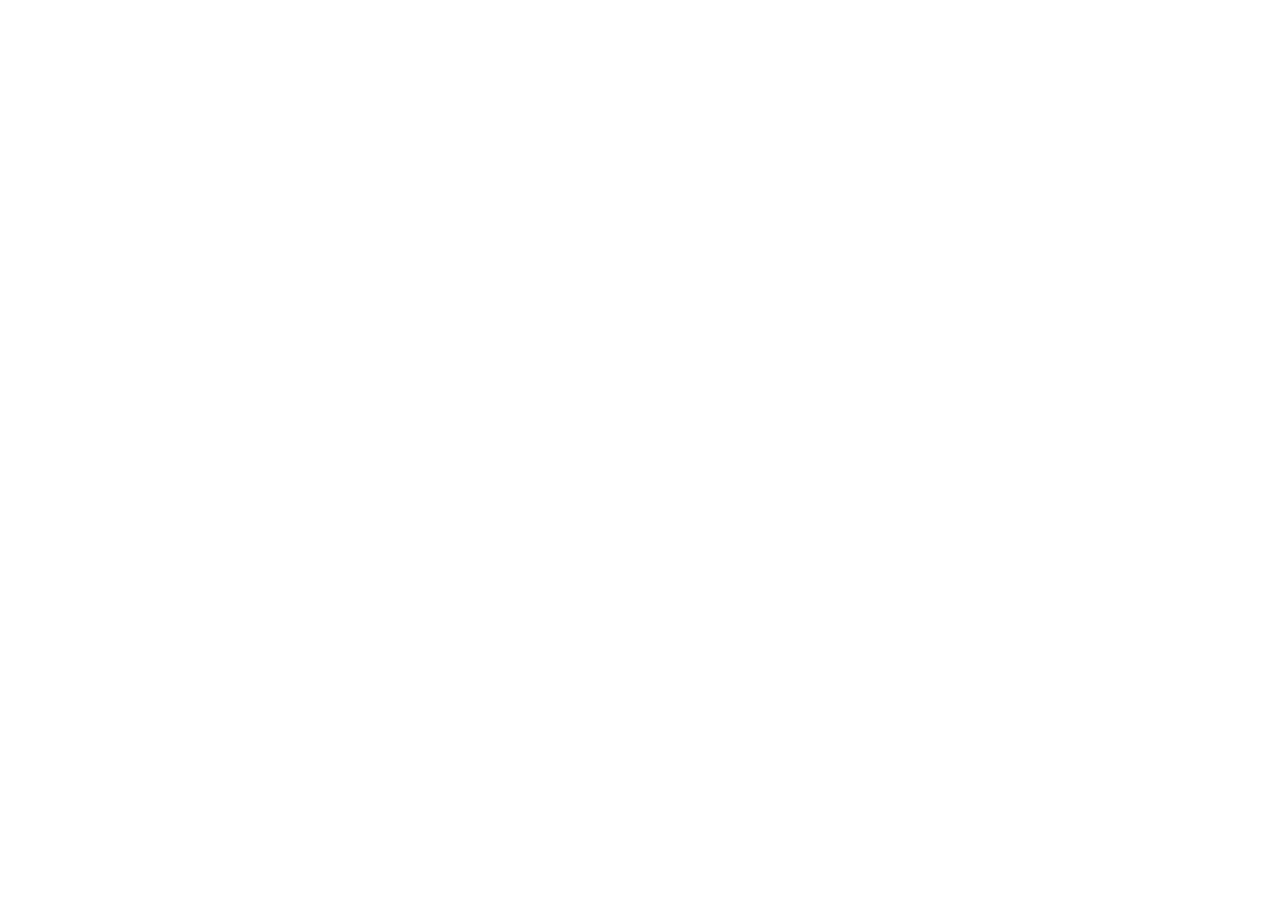
==== index.html @ df75d858 "twklna 3la allah" ====
<!DOCTYPE html>
<html lang="en">
<head>
  <meta charset="UTF-8">
  <meta name="viewport" content="width=device-width, initial-scale=1.0">
  <title>IEEE Arcade</title>
</head>
<body>
  
</body>
</html>
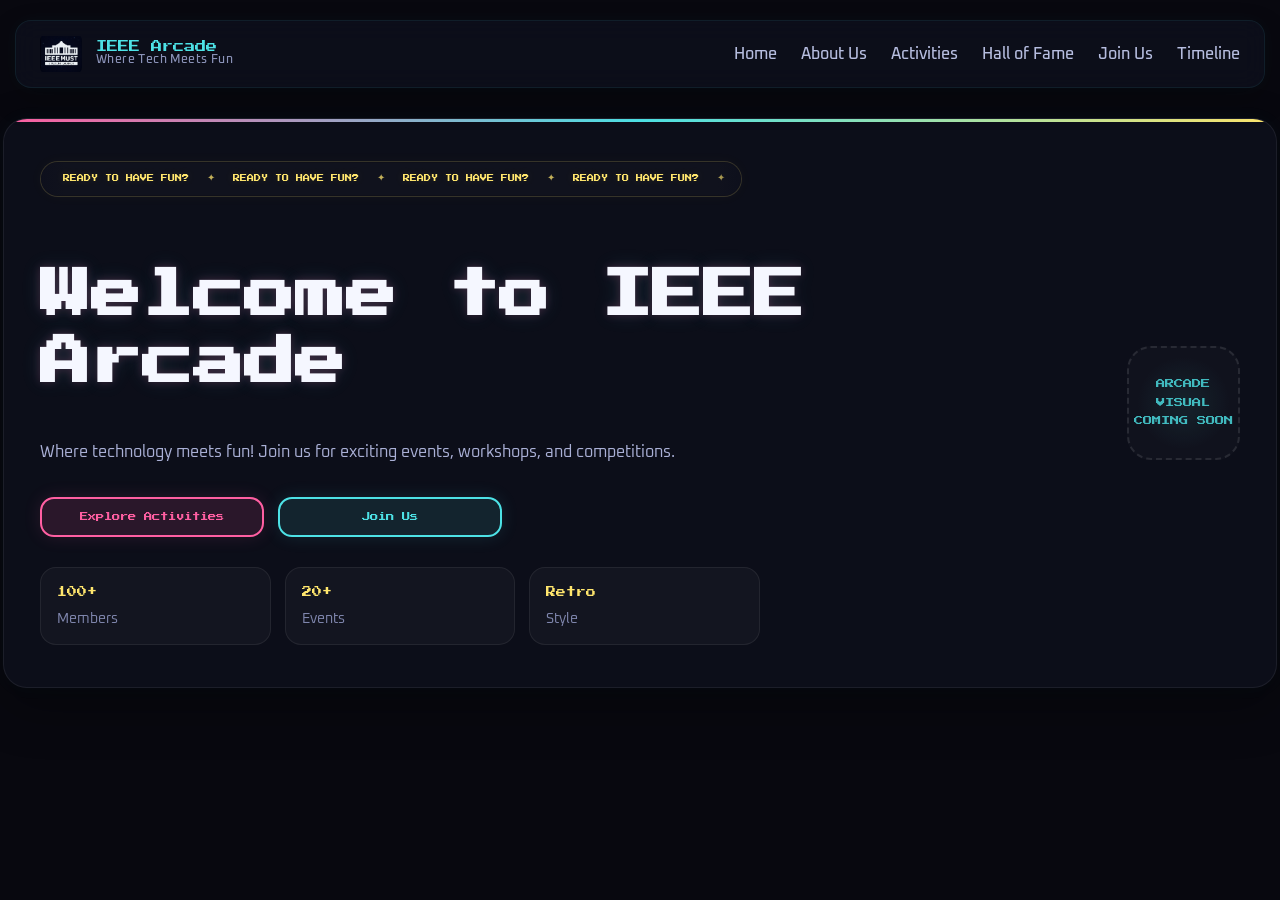
==== commit 2db1e90c: "Nav bar + First Section (still need the visual part)" ====
--- a/index.html
+++ b/index.html
@@ -4,8 +4,101 @@
   <meta charset="UTF-8">
   <meta name="viewport" content="width=device-width, initial-scale=1.0">
   <title>IEEE Arcade</title>
+  <link rel="stylesheet" href="style.css"> 
+  <link rel="preconnect" href="https://fonts.googleapis.com">
+  <link rel="preconnect" href="https://fonts.gstatic.com" crossorigin>
+  <link href="https://fonts.googleapis.com/css2?family=Oxanium:wght@200..800&family=Press+Start+2P&display=swap" rel="stylesheet">
+
+
 </head>
 <body>
-  
+  <div></div>
+  <div></div>
+  <div></div> <!-- These divs will be used for the background gradient effect -->
+  <div></div>
+  <div></div>
+
+<header class="navbar">
+  <div class="logo">
+    <img src="./assets/logo.jpeg" class="logo-image">
+    <div class="logo-divider">
+      <span class="logo-text-main">IEEE Arcade</span>
+      <span class="logo-text-sub">Where Tech Meets Fun</span>
+  </div>
+    
+  </div>
+  <nav class="nav-links">
+    <a href="#home">Home</a>
+    <a href="#about">About Us</a>
+    <a href="#activities">Activities</a>
+    <a href="#hall-of-fame">Hall of Fame</a>
+    <a href="#join-us">Join Us</a>
+    <a href="#timeline">Timeline</a>
+  </nav>
+</header>
+
+<section id="home" class="home-section">
+  <div class="home-content">
+    <div class="home-left">
+
+<div class="fun-strip">
+  <div class="fun-track">
+    <span class="ticker-text">READY TO HAVE FUN?</span>
+    <span class="ticker-sep">✦</span>
+
+    <span class="ticker-text">READY TO HAVE FUN?</span>
+    <span class="ticker-sep">✦</span>
+
+    <span class="ticker-text">READY TO HAVE FUN?</span>
+    <span class="ticker-sep">✦</span>
+
+    <span class="ticker-text">READY TO HAVE FUN?</span>
+    <span class="ticker-sep">✦</span>
+
+    <span class="ticker-text">READY TO HAVE FUN?</span>
+    <span class="ticker-sep">✦</span>
+
+    <span class="ticker-text">READY TO HAVE FUN?</span>
+    <span class="ticker-sep">✦</span>
+  </div>
+</div>
+
+
+      <h1>Welcome to IEEE Arcade</h1>
+      <p class="message">
+        Where technology meets fun! Join us for exciting events,
+        workshops, and competitions.
+      </p>
+
+      <div class="home-buttons">
+        <a href="#activities" class="cta-button">Explore Activities</a>
+        <a href="#join-us" class="cta-button secondary-button">Join Us</a>
+      </div>
+
+      <div class="stats">
+        <div class="box">
+          <span class="number">100+</span>
+          <span class="label">Members</span>
+        </div>
+
+        <div class="box">
+          <span class="number">20+</span>
+          <span class="label">Events</span>
+        </div>
+
+        <div class="box">
+          <span class="number">Retro</span>
+          <span class="label">Style</span>
+        </div>
+      </div>
+    </div>
+
+    <div class="home-right">
+      <div class="placeholder">
+        <span>ARCADE VISUAL<br>COMING SOON</span>
+      </div>
+    </div>
+  </div>
+</section>
 </body>
 </html>
--- a/style.css
+++ b/style.css
@@ -0,0 +1,324 @@
+body {
+  margin: 0;
+  background: #08080f;
+  color: white;
+  font-family: "Oxanium", sans-serif;
+}
+
+.navbar {
+width: min(1200px, calc(100% - 32px));
+margin: 20px auto ;
+padding: 12px 24px;
+background: rgba(13,15,28,0.88);
+border-radius: 16px;
+border: 1px solid rgba(77, 226, 230, 0.08);
+backdrop-filter: blur(12px);
+box-shadow: 0 12px 30px rgba(0, 0, 0, 0.22),
+    0 0 18px rgba(77, 226, 230, 0.04);
+
+display: flex;
+justify-content: space-between;
+align-items: center;
+
+position: sticky;
+top: 14px;
+z-index: 1000;
+}
+
+.logo{
+  display: flex;
+  align-items: center;
+  gap: 14px;
+}
+
+.logo-divider {
+  display: flex;
+  flex-direction: column;
+  justify-content: center;
+  line-height: 1.2;
+}
+
+.logo-image {
+  width: 42px;
+  height: 42px;
+  object-fit: contain;
+  border-radius: 8px;
+}
+
+.logo-text-main {
+    font-family: "Press Start 2P", cursive;
+  font-size: 0.7rem;
+  font-weight: 500;
+  color: #4de2e6;
+}
+.logo-text-sub {
+  font-family: "Oxanium", sans-serif;
+  font-size: 0.78rem;
+  color: #8b93b8;
+  font-weight: 500;
+  letter-spacing: 0.4px;
+}
+
+.nav-links {
+  display: flex;
+  gap: 24px;
+  align-items: center;
+}
+
+.nav-links a {
+font-family: "Oxanium", sans-serif;
+font-size: 1rem;
+font-weight: 500;
+color: #b6bddf;
+text-decoration: none;
+transition: 0.3s ease;
+position: relative;
+}
+
+.nav-links a:hover {
+color: #ffe66d;
+}
+
+.nav-links a::after {
+content: "";
+position: absolute;
+left: 0;
+bottom: -6px;
+width: 0;
+height: 2px;
+background: #ffe66d;
+transition: 0.3s ease;
+box-shadow: 0 0 8px rgba(255, 230, 109, 0.4);
+}
+
+.nav-links a:hover::after {
+width: 100%;
+}
+.home-section{
+width: min(1200px, calc(100% - 48px));
+margin: 30px auto 60px;
+padding: 42px 36px;
+background: rgba(13,15,28,0.88);
+border-radius: 24px;
+border: 1px solid rgba(255, 255, 255, 0.07);
+box-shadow: 0 20px 50px rgba(0, 0, 0, 0.3),
+            0 0 20px rgba(77, 226, 230, 0.03); 
+position: relative;
+overflow: hidden;
+}
+.home-section::before {
+content: "";
+position: absolute;
+top: 0;
+left: 0;
+width: 100%;
+height: 3px;
+background: linear-gradient(to right, #ff5fa2, #4de2e6, #ffe66d);
+}
+
+.home-content {
+display: flex;
+gap: 36px;
+align-items: center;
+grid-template-columns: 1.2fr 0.8fr;
+}
+.home-left {
+display: flex;
+flex-direction: column;
+}
+.fun{
+font-family: "Press Start 2P", cursive;
+font-size: 0.55rem;
+color: #ffe66d;
+margin-bottom: 18px;
+line-height: 1.8;
+}
+.home-left h1 {
+font-family: "Press Start 2P", cursive;
+font-size: clamp(1.7rem, 4vw, 3.2rem);
+line-height: 1.3;
+color: #f5f7ff;
+margin-bottom: 24px;
+text-shadow:
+    0 0 10px rgba(255, 95, 162, 0.2),
+    0 0 20px rgba(77, 226, 230, 0.12)
+}
+.message {
+font-family: "Oxanium", sans-serif;
+font-size: 1rem;
+line-height: 1.9;
+color: #aab0d6;
+margin-bottom: 30px;
+max-height: 620px;
+}
+
+.home-buttons {
+display: flex;
+gap: 14px;
+margin-bottom: 30px;
+flex-wrap: wrap;
+}
+
+.cta-button {
+  display: inline-flex;
+  justify-content: center;
+  align-items: center;
+  min-width: 180px;
+  padding: 14px 20px;
+  border-radius: 14px;
+  font-family: "Press Start 2P", cursive;
+  font-size: 0.52rem;
+  text-decoration: none;
+  border: 2px solid #ff5fa2;
+  color: #ff5fa2;
+  background: rgba(255, 95, 162, 0.12);
+  transition: 0.3s ease;
+  box-shadow: 0 0 18px rgba(255, 95, 162, 0.12);
+}
+
+.cta-button:hover {
+  transform: translateY(-3px);
+  background: rgba(255, 95, 162, 0.2);
+}
+
+.secondary-button {
+  border-color: #4de2e6;
+  color: #4de2e6;
+  background: rgba(77, 226, 230, 0.1);
+  box-shadow: 0 0 18px rgba(77, 226, 230, 0.12);
+}
+
+.secondary-button:hover {
+  background: rgba(77, 226, 230, 0.18);
+}
+
+.stats {
+  display: grid;
+  grid-template-columns: repeat(3, minmax(140px, 1fr));
+  gap: 14px;
+  max-width: 720px;
+}
+
+.box {
+  background: rgba(255, 255, 255, 0.03);
+  border: 1px solid rgba(255, 255, 255, 0.07);
+  border-radius: 16px;
+  padding: 16px;
+}
+
+.number {
+  display: block;
+  font-family: "Press Start 2P", cursive;
+  font-size: 0.62rem;
+  line-height: 1.8;
+  color: #ffe66d;
+  margin-bottom: 8px;
+}
+
+.label {
+  display: block;
+  font-family: "Oxanium", sans-serif;
+  font-size: 0.9rem;
+  color: #7f86ad;
+}
+
+.home-right {
+  display: flex;
+  justify-content: center;
+  align-items: center;
+}
+
+.placeholder {
+  width: 100%;
+  max-width: 320px;
+  aspect-ratio: 1 / 1;
+  border-radius: 24px;
+  border: 2px dashed rgba(255, 255, 255, 0.1);
+  background:
+    radial-gradient(circle at center, rgba(77, 226, 230, 0.08), transparent 60%),
+    rgba(255, 255, 255, 0.02);
+  display: flex;
+  justify-content: center;
+  align-items: center;
+  text-align: center;
+}
+
+.placeholder span {
+  font-family: "Press Start 2P", cursive;
+  font-size: 0.58rem;
+  line-height: 2;
+  color: #4de2e6;
+  opacity: 0.8;
+}
+.fun-strip {
+  position: relative;
+  width: 100%;
+  max-width: 700px;
+  overflow: hidden;
+  margin-bottom: 24px;
+  padding: 10px 0;
+  border: 1px solid rgba(255, 230, 109, 0.16);
+  border-radius: 999px;
+  background: rgba(255, 255, 255, 0.02);
+  box-shadow:
+    inset 0 0 0 1px rgba(0, 0, 0, 0.14),
+    0 0 14px rgba(255, 230, 109, 0.03);
+}
+
+.fun-strip::before,
+.fun-strip::after {
+  content: "";
+  position: absolute;
+  top: 0;
+  width: 24px;
+  height: 100%;
+  z-index: 2;
+  pointer-events: none;
+}
+
+.fun-strip::before {
+  left: 0;
+  background: linear-gradient(to right, rgba(13, 15, 28, 0.85), rgba(13, 15, 28, 0));
+}
+
+.fun-strip::after {
+  right: 0;
+  background: linear-gradient(to left, rgba(13, 15, 28, 0.85), rgba(13, 15, 28, 0));
+}
+
+.fun-track {
+  display: flex;
+  align-items: center;
+  gap: 18px;
+  width: max-content;
+  padding-left: 22px;
+  padding-right: 22px;
+  animation: tickerMove 14s linear infinite;
+}
+
+.ticker-text {
+  font-family: "Press Start 2P", cursive;
+  font-size: 0.44rem;
+  color: #ffe66d;
+  white-space: nowrap;
+  line-height: 1.6;
+  text-shadow: 0 0 8px rgba(255, 230, 109, 0.15);
+  flex-shrink: 0;
+}
+
+.ticker-sep {
+  font-family: "Oxanium", sans-serif;
+  font-size: 0.65rem;
+  color: rgba(255, 230, 109, 0.75);
+  flex-shrink: 0;
+  transform: translateY(-1px);
+}
+
+@keyframes tickerMove {
+  0% {
+    transform: translateX(-28%);
+  }
+  100% {
+    transform: translateX(-8%);
+  }
+}
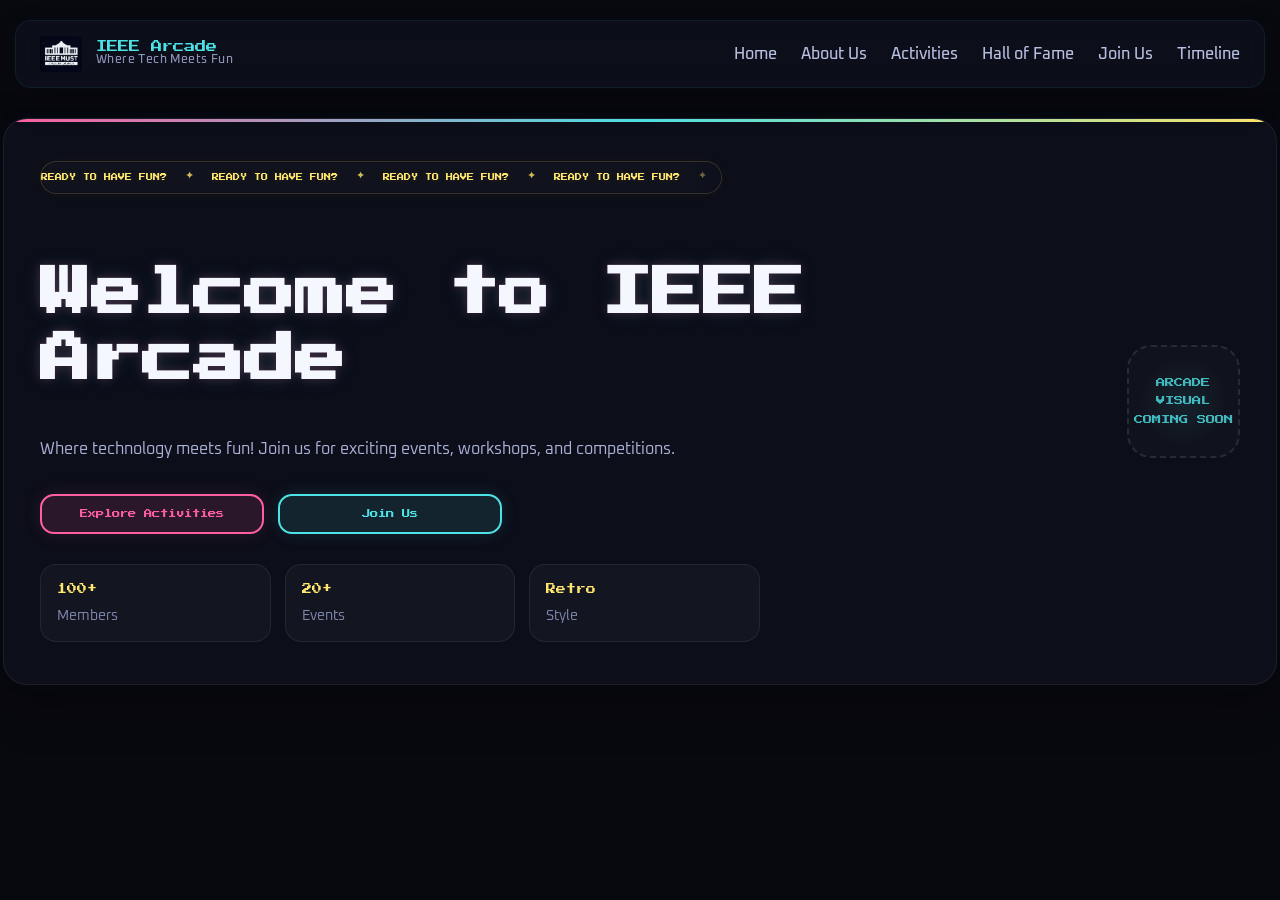
==== commit 0a6bdb5a: "polishing" ====
--- a/index.html
+++ b/index.html
@@ -43,23 +43,23 @@
 
 <div class="fun-strip">
   <div class="fun-track">
-    <span class="ticker-text">READY TO HAVE FUN?</span>
-    <span class="ticker-sep">✦</span>
+    <div class="fun-group">
+      <span class="ticker-text">READY TO HAVE FUN?</span><span class="ticker-sep">✦</span>
+      <span class="ticker-text">READY TO HAVE FUN?</span><span class="ticker-sep">✦</span>
+      <span class="ticker-text">READY TO HAVE FUN?</span><span class="ticker-sep">✦</span>
+      <span class="ticker-text">READY TO HAVE FUN?</span><span class="ticker-sep">✦</span>
+      <span class="ticker-text">READY TO HAVE FUN?</span><span class="ticker-sep">✦</span>
+      <span class="ticker-text">READY TO HAVE FUN?</span><span class="ticker-sep">✦</span>
+    </div>
 
-    <span class="ticker-text">READY TO HAVE FUN?</span>
-    <span class="ticker-sep">✦</span>
-
-    <span class="ticker-text">READY TO HAVE FUN?</span>
-    <span class="ticker-sep">✦</span>
-
-    <span class="ticker-text">READY TO HAVE FUN?</span>
-    <span class="ticker-sep">✦</span>
-
-    <span class="ticker-text">READY TO HAVE FUN?</span>
-    <span class="ticker-sep">✦</span>
-
-    <span class="ticker-text">READY TO HAVE FUN?</span>
-    <span class="ticker-sep">✦</span>
+    <div class="fun-group">
+      <span class="ticker-text">READY TO HAVE FUN?</span><span class="ticker-sep">✦</span>
+      <span class="ticker-text">READY TO HAVE FUN?</span><span class="ticker-sep">✦</span>
+      <span class="ticker-text">READY TO HAVE FUN?</span><span class="ticker-sep">✦</span>
+      <span class="ticker-text">READY TO HAVE FUN?</span><span class="ticker-sep">✦</span>
+      <span class="ticker-text">READY TO HAVE FUN?</span><span class="ticker-sep">✦</span>
+      <span class="ticker-text">READY TO HAVE FUN?</span><span class="ticker-sep">✦</span>
+    </div>
   </div>
 </div>
 
--- a/style.css
+++ b/style.css
@@ -253,7 +253,7 @@
 .fun-strip {
   position: relative;
   width: 100%;
-  max-width: 700px;
+  max-width: 680px;
   overflow: hidden;
   margin-bottom: 24px;
   padding: 10px 0;
@@ -265,35 +265,30 @@
     0 0 14px rgba(255, 230, 109, 0.03);
 }
 
-.fun-strip::before,
 .fun-strip::after {
   content: "";
   position: absolute;
   top: 0;
-  width: 24px;
+  right: 0;
+  width: 36px;
   height: 100%;
   z-index: 2;
   pointer-events: none;
-}
-
-.fun-strip::before {
-  left: 0;
-  background: linear-gradient(to right, rgba(13, 15, 28, 0.85), rgba(13, 15, 28, 0));
-}
-
-.fun-strip::after {
-  right: 0;
-  background: linear-gradient(to left, rgba(13, 15, 28, 0.85), rgba(13, 15, 28, 0));
+  background: linear-gradient(to left, rgba(13, 15, 28, 1), rgba(13, 15, 28, 0));
 }
 
 .fun-track {
   display: flex;
+  width: max-content;
+  animation: smoothTicker 14s linear infinite;
+}
+
+.fun-group {
+  display: flex;
   align-items: center;
   gap: 18px;
-  width: max-content;
-  padding-left: 22px;
-  padding-right: 22px;
-  animation: tickerMove 14s linear infinite;
+  padding-right: 18px;
+  flex-shrink: 0;
 }
 
 .ticker-text {
@@ -308,17 +303,18 @@
 
 .ticker-sep {
   font-family: "Oxanium", sans-serif;
-  font-size: 0.65rem;
-  color: rgba(255, 230, 109, 0.75);
+  font-size: 0.68rem;
+  color: rgba(255, 230, 109, 0.8);
+  line-height: 1;
+  transform: translateY(-1px);
   flex-shrink: 0;
-  transform: translateY(-1px);
-}
-
-@keyframes tickerMove {
-  0% {
-    transform: translateX(-28%);
+}
+
+@keyframes smoothTicker {
+  from {
+    transform: translateX(-50%);
   }
-  100% {
-    transform: translateX(-8%);
+  to {
+    transform: translateX(0);
   }
 }
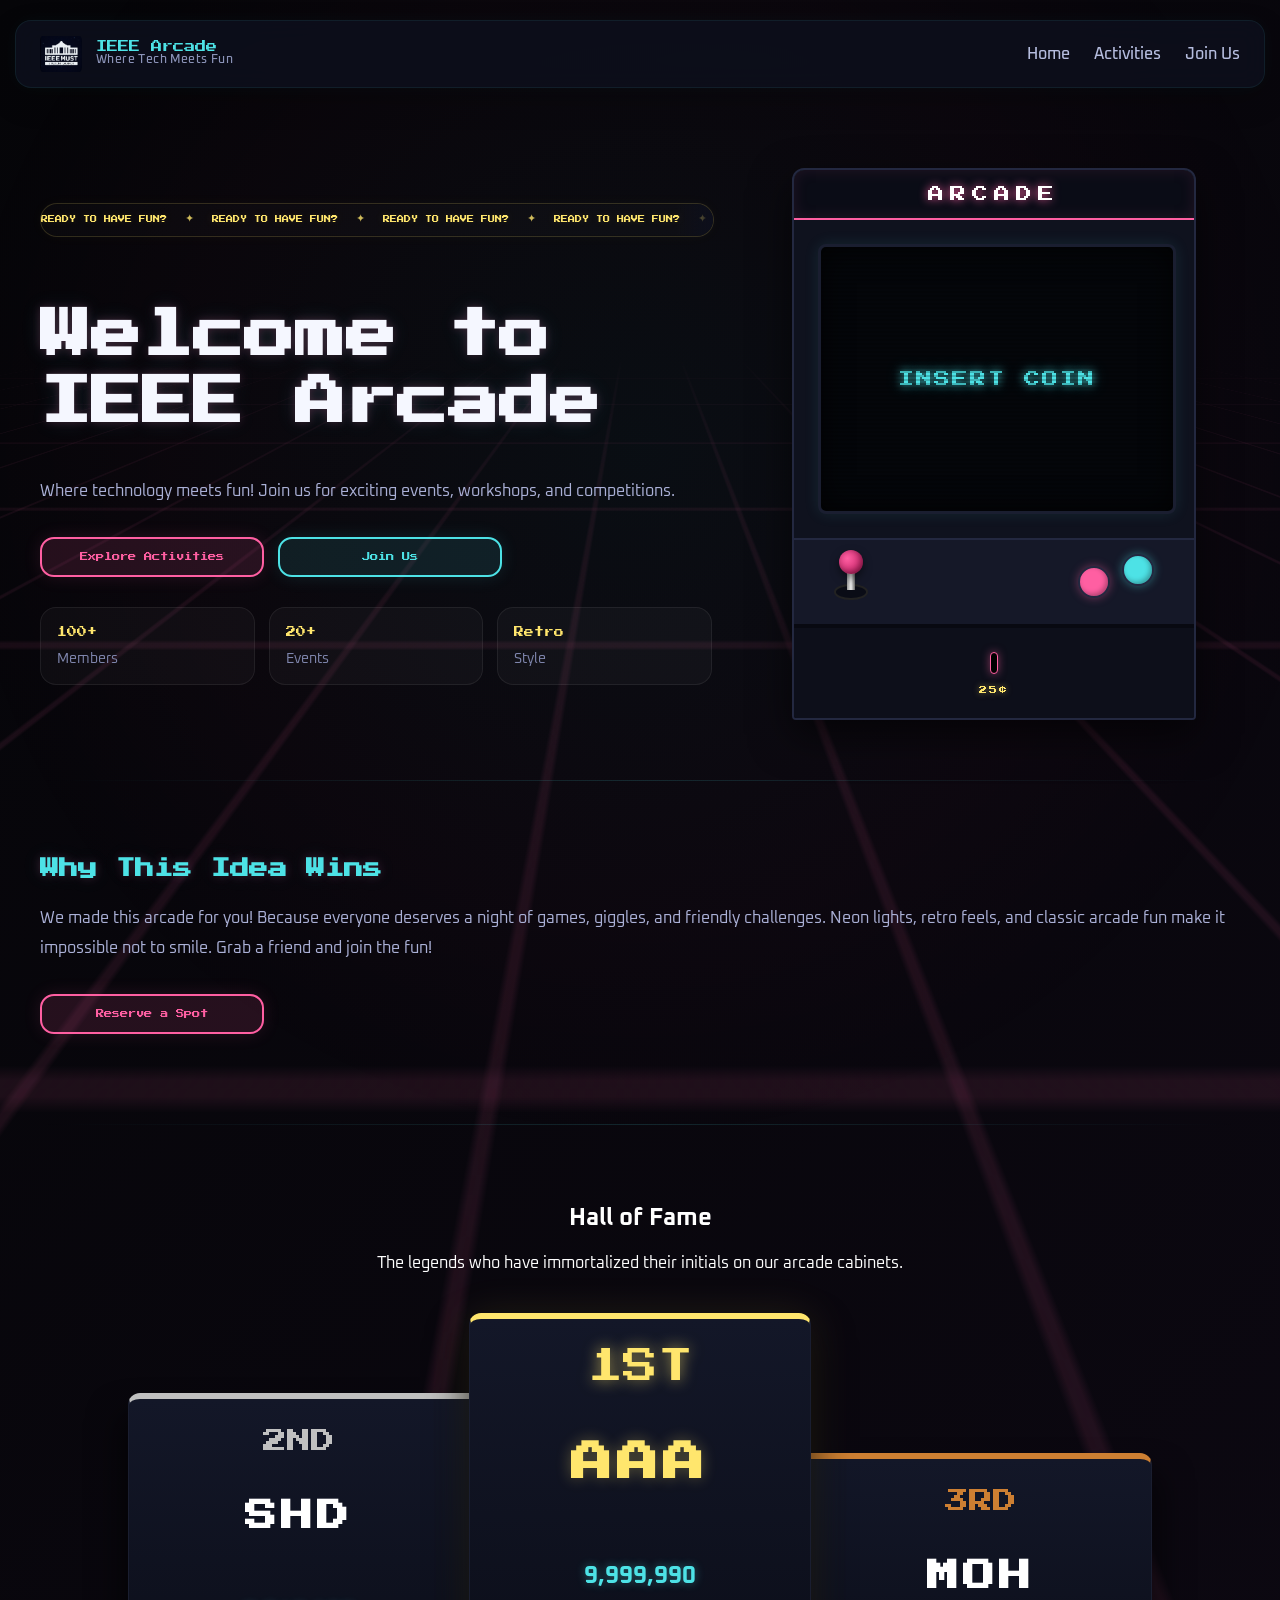
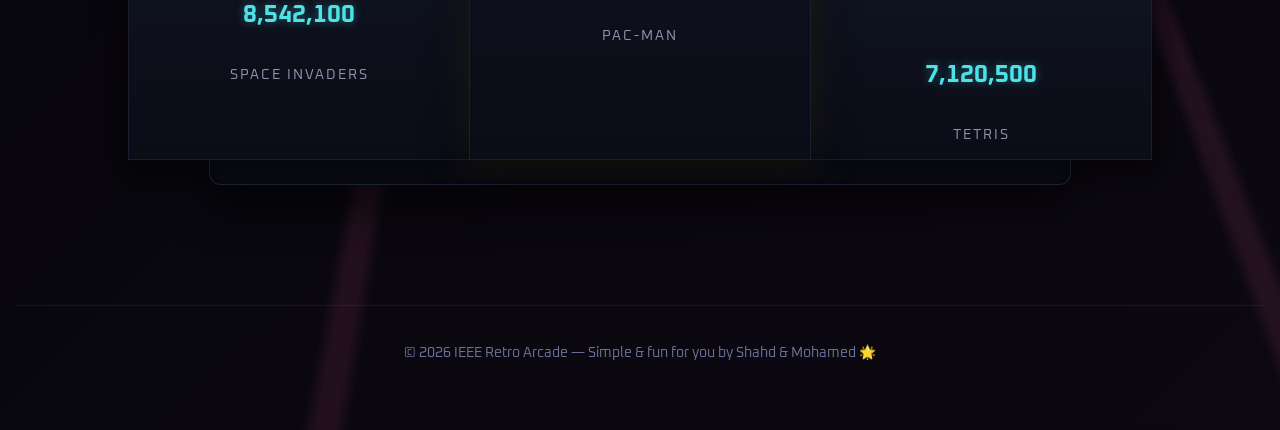
==== commit 135b9509: "almost ready" ====
--- a/index.html
+++ b/index.html
@@ -4,7 +4,7 @@
   <meta charset="UTF-8">
   <meta name="viewport" content="width=device-width, initial-scale=1.0">
   <title>IEEE Arcade</title>
-  <link rel="stylesheet" href="style.css"> 
+  <link rel="stylesheet" href="style.css?v=2"> 
   <link rel="preconnect" href="https://fonts.googleapis.com">
   <link rel="preconnect" href="https://fonts.gstatic.com" crossorigin>
   <link href="https://fonts.googleapis.com/css2?family=Oxanium:wght@200..800&family=Press+Start+2P&display=swap" rel="stylesheet">
@@ -29,11 +29,8 @@
   </div>
   <nav class="nav-links">
     <a href="#home">Home</a>
-    <a href="#about">About Us</a>
-    <a href="#activities">Activities</a>
-    <a href="#hall-of-fame">Hall of Fame</a>
-    <a href="#join-us">Join Us</a>
-    <a href="#timeline">Timeline</a>
+    <a href="activities.html">Activities</a>
+    <a href="join.html">Join Us</a>
   </nav>
 </header>
 
@@ -71,7 +68,7 @@
       </p>
 
       <div class="home-buttons">
-        <a href="#activities" class="cta-button">Explore Activities</a>
+        <a href="activities.html" class="cta-button">Explore Activities</a>
         <a href="#join-us" class="cta-button secondary-button">Join Us</a>
       </div>
 
@@ -94,11 +91,97 @@
     </div>
 
     <div class="home-right">
-      <div class="placeholder">
-        <span>ARCADE VISUAL<br>COMING SOON</span>
+      <div class="arcade-machine">
+        <!-- Marquee -->
+        <div class="am-marquee">ARCADE</div>
+        
+        <!-- Screen -->
+        <div class="am-screen-container">
+          <div class="am-screen">
+            <span class="am-screen-text">INSERT COIN</span>
+            <div class="am-scanlines"></div>
+          </div>
+        </div>
+        
+        <!-- Controls -->
+        <div class="am-control-panel">
+          <div class="am-joystick">
+            <div class="am-stick"></div>
+            <div class="am-stick-base"></div>
+          </div>
+          <div class="am-buttons">
+            <span class="am-btn btn-a"></span>
+            <span class="am-btn btn-b"></span>
+          </div>
+        </div>
+
+        <!-- Coin Slot -->
+        <div class="am-coin-door">
+          <div class="am-slot"></div>
+          <p class="am-coin-text">25¢</p>
+        </div>
       </div>
     </div>
   </div>
 </section>
+
+<section class="home-section about-section">
+  <h2 class="join-title" style="font-family: 'Press Start 2P', cursive; font-size: 1.2rem; color: #4de2e6; margin-bottom: 20px;">Why This Idea Wins</h2>
+  <p class="message">
+    We made this arcade for you! Because everyone deserves a night of games, giggles, and friendly challenges. 
+    Neon lights, retro feels, and classic arcade fun make it impossible not to smile. Grab a friend and join the fun!
+  </p>
+  <div class="home-buttons">
+    <a href="join.html" class="cta-button">Reserve a Spot</a>
+  </div>
+</section>
+
+<!-- NEW HALL OF FAME SECTION -->
+<section id="hall-of-fame" class="home-section">
+  <div class="content-wrapper" style="text-align: center;">
+    <h2 class="section-title">Hall of Fame</h2>
+    <p class="section-desc" style="max-width: 600px; margin: 0 auto 40px auto;">
+      The legends who have immortalized their initials on our arcade cabinets.
+    </p>
+
+    <div class="hof-grid">
+      <!-- Rank 1 -->
+      <div class="hof-card rank-1">
+        <div class="hof-rank">1ST</div>
+        <div class="hof-details">
+          <h3 class="hof-initials">AAA</h3>
+          <p class="hof-score">9,999,990</p>
+          <span class="hof-game">Pac-Man</span>
+        </div>
+      </div>
+      
+      <!-- Rank 2 -->
+      <div class="hof-card rank-2">
+        <div class="hof-rank">2ND</div>
+        <div class="hof-details">
+          <h3 class="hof-initials">SHD</h3>
+          <p class="hof-score">8,542,100</p>
+          <span class="hof-game">Space Invaders</span>
+        </div>
+      </div>
+
+      <!-- Rank 3 -->
+      <div class="hof-card rank-3">
+        <div class="hof-rank">3RD</div>
+        <div class="hof-details">
+          <h3 class="hof-initials">MOH</h3>
+          <p class="hof-score">7,120,500</p>
+          <span class="hof-game">Tetris</span>
+        </div>
+      </div>
+    </div>
+    <div class="hof-base"></div>
+  </div>
+</section>
+
+<footer class="site-footer">
+  <p>© 2026 IEEE Retro Arcade — Simple &amp; fun for you by Shahd &amp; Mohamed 🌟</p>
+</footer>
+
 </body>
 </html>
--- a/style.css
+++ b/style.css
@@ -1,8 +1,63 @@
 body {
   margin: 0;
-  background: #08080f;
+  background: linear-gradient(135deg, #050508 0%, #0e0914 30%, #060e15 70%, #08080f 100%);
+  background-size: 400% 400%;
+  animation: bgPulse 15s ease infinite alternate;
   color: white;
   font-family: "Oxanium", sans-serif;
+  overflow-x: hidden; /* Avoid perspective scrolling overflow */
+}
+
+@keyframes bgPulse {
+  0% { background-position: 0% 50%; }
+  50% { background-position: 100% 50%; }
+  100% { background-position: 0% 50%; }
+}
+
+/* ── 3D RETRO ANIMATED GRID (SYNTHWAVE) ── */
+body::before {
+  content: "";
+  position: fixed;
+  bottom: -20vh; 
+  left: -50vw; 
+  right: -50vw;
+  height: 80vh; 
+  z-index: -2;
+  background-image: 
+    linear-gradient(rgba(255, 95, 162, 0.12) 2px, transparent 2px),
+    linear-gradient(90deg, rgba(255, 95, 162, 0.12) 2px, transparent 2px);
+  background-size: 60px 60px;
+  transform: perspective(400px) rotateX(75deg);
+  transform-origin: top center;
+  animation: gridMove 2s linear infinite;
+  pointer-events: none;
+  /* Fade out at the horizon */
+  mask-image: linear-gradient(to bottom, transparent 0%, black 70%);
+  -webkit-mask-image: linear-gradient(to bottom, transparent 0%, black 70%);
+}
+
+@keyframes gridMove {
+  0% { transform: perspective(400px) rotateX(75deg) translateY(0); }
+  100% { transform: perspective(400px) rotateX(75deg) translateY(60px); }
+}
+
+/* ── PULSING NEON AURA ── */
+body::after {
+  content: "";
+  position: fixed;
+  top: 50%; left: 50%;
+  transform: translate(-50%, -50%);
+  width: 150vw; height: 150vh;
+  z-index: -3;
+  /* Complex multi-stop glowing aura with very low opacity */
+  background: radial-gradient(circle at center, rgba(77, 226, 230, 0.04) 0%, rgba(255, 95, 162, 0.02) 40%, transparent 60%);
+  animation: pulseGlow 5s ease-in-out infinite alternate;
+  pointer-events: none;
+}
+
+@keyframes pulseGlow {
+  0% { opacity: 0.3; transform: translate(-50%, -50%) scale(0.9); }
+  100% { opacity: 0.8; transform: translate(-50%, -50%) scale(1.1); }
 }
 
 .navbar {
@@ -95,36 +150,43 @@
 width: 100%;
 }
 .home-section{
-width: min(1200px, calc(100% - 48px));
-margin: 30px auto 60px;
-padding: 42px 36px;
-background: rgba(13,15,28,0.88);
-border-radius: 24px;
-border: 1px solid rgba(255, 255, 255, 0.07);
-box-shadow: 0 20px 50px rgba(0, 0, 0, 0.3),
-            0 0 20px rgba(77, 226, 230, 0.03); 
-position: relative;
-overflow: hidden;
+  width: min(1200px, calc(100% - 48px));
+  margin: 0 auto;
+  padding: 60px 36px;
+  position: relative;
 }
 .home-section::before {
-content: "";
-position: absolute;
-top: 0;
-left: 0;
-width: 100%;
-height: 3px;
-background: linear-gradient(to right, #ff5fa2, #4de2e6, #ffe66d);
+  content: "";
+  position: absolute;
+  top: 0;
+  left: 36px;
+  right: 36px;
+  height: 1px;
+  background: linear-gradient(to right, transparent, rgba(77, 226, 230, 0.15), transparent);
+}
+.home-section:first-of-type::before {
+  display: none;
 }
 
 .home-content {
-display: flex;
-gap: 36px;
-align-items: center;
-grid-template-columns: 1.2fr 0.8fr;
-}
+  display: flex;
+  gap: 36px;
+  align-items: center;
+}
+
 .home-left {
-display: flex;
-flex-direction: column;
+  display: flex;
+  flex-direction: column;
+  flex: 1 1 55%;
+  min-width: 0;
+}
+
+.home-right {
+  display: flex;
+  justify-content: center;
+  align-items: center;
+  flex: 1 1 40%;
+  min-width: 0;
 }
 .fun{
 font-family: "Press Start 2P", cursive;
@@ -172,13 +234,13 @@
   border: 2px solid #ff5fa2;
   color: #ff5fa2;
   background: rgba(255, 95, 162, 0.12);
-  transition: 0.3s ease;
   box-shadow: 0 0 18px rgba(255, 95, 162, 0.12);
+  transition: background 0.3s ease, box-shadow 0.3s ease;
 }
 
 .cta-button:hover {
-  transform: translateY(-3px);
-  background: rgba(255, 95, 162, 0.2);
+  background: rgba(255, 95, 162, 0.25);
+  box-shadow: 0 0 24px rgba(255, 95, 162, 0.2);
 }
 
 .secondary-button {
@@ -189,8 +251,11 @@
 }
 
 .secondary-button:hover {
-  background: rgba(77, 226, 230, 0.18);
-}
+  background: rgba(77, 226, 230, 0.22);
+  box-shadow: 0 0 24px rgba(77, 226, 230, 0.2);
+}
+
+
 
 .stats {
   display: grid;
@@ -222,33 +287,166 @@
   color: #7f86ad;
 }
 
-.home-right {
+
+
+/* ── ARCADE MACHINE (Refined Minimal) ──────────────────────────── */
+.arcade-machine {
+  width: 100%;
+  max-width: 400px;
+  background: #080911;
+  border-radius: 12px 12px 4px 4px;
+  border: 2px solid #232840;
+  display: flex;
+  flex-direction: column;
+  position: relative;
+  box-shadow: 
+    0 15px 40px rgba(0,0,0,0.6),
+    inset 0 2px 0 rgba(77, 226, 230, 0.3);
+  margin: auto;
+  overflow: hidden;
+}
+
+.am-marquee {
+  font-family: "Press Start 2P", cursive;
+  font-size: 1rem;
+  text-align: center;
+  padding: 16px;
+  background: #0a0c16;
+  color: #fff;
+  letter-spacing: 6px;
+  border-bottom: 2px solid #ff5fa2;
+  box-shadow: inset 0 0 15px rgba(255, 95, 162, 0.1);
+  text-shadow: 0 0 10px #ff5fa2;
+}
+
+.am-screen-container {
+  padding: 24px;
+  background: #0f121e;
+  border-bottom: 2px solid #232840;
+}
+
+.am-screen {
+  position: relative;
+  width: 100%;
+  aspect-ratio: 4 / 3;
+  background: #04060a;
+  border-radius: 8px;
+  border: 3px solid #1a1e30;
+  box-shadow: inset 0 0 30px rgba(0,0,0,0.8), 0 0 15px rgba(77, 226, 230, 0.1);
+  overflow: hidden;
   display: flex;
   justify-content: center;
   align-items: center;
 }
 
-.placeholder {
-  width: 100%;
-  max-width: 320px;
-  aspect-ratio: 1 / 1;
-  border-radius: 24px;
-  border: 2px dashed rgba(255, 255, 255, 0.1);
-  background:
-    radial-gradient(circle at center, rgba(77, 226, 230, 0.08), transparent 60%),
-    rgba(255, 255, 255, 0.02);
-  display: flex;
-  justify-content: center;
+.am-screen-text {
+  font-family: "Press Start 2P", cursive;
+  font-size: 1rem;
+  color: #4de2e6;
+  letter-spacing: 2px;
+  text-shadow: 0 0 8px rgba(77, 226, 230, 0.8), 0 0 16px rgba(77, 226, 230, 0.4);
+  animation: coinBlink 1.2s ease-in-out infinite;
+  z-index: 5;
+}
+
+.am-scanlines {
+  position: absolute;
+  inset: 0;
+  background: repeating-linear-gradient(0deg, transparent, transparent 2px, rgba(0,0,0,0.2) 2px, rgba(0,0,0,0.2) 4px);
+  pointer-events: none;
+  z-index: 10;
+}
+
+.am-control-panel {
+  padding: 24px 40px;
+  background: #151828;
+  border-bottom: 4px solid #080911;
+  display: flex;
+  justify-content: space-between;
   align-items: center;
-  text-align: center;
-}
-
-.placeholder span {
-  font-family: "Press Start 2P", cursive;
-  font-size: 0.58rem;
-  line-height: 2;
-  color: #4de2e6;
-  opacity: 0.8;
+}
+
+.am-joystick {
+  display: flex;
+  flex-direction: column;
+  align-items: center;
+  position: relative;
+}
+
+.am-stick {
+  width: 8px;
+  height: 26px;
+  background: linear-gradient(90deg, #999, #eee, #666);
+  border-radius: 4px 4px 0 0;
+  position: relative;
+}
+.am-stick::before {
+  content: "";
+  position: absolute;
+  top: -14px;
+  left: -8px;
+  width: 24px;
+  height: 24px;
+  background: radial-gradient(circle at 35% 35%, #ff5fa2, #b81258);
+  border-radius: 50%;
+  box-shadow: 0 4px 8px rgba(0,0,0,0.5), inset -2px -2px 6px rgba(0,0,0,0.4);
+}
+
+.am-stick-base {
+  width: 30px;
+  height: 12px;
+  background: #0a0c16;
+  border-radius: 50%;
+  border: 2px solid #222;
+  margin-top: -6px;
+}
+
+.am-buttons {
+  display: flex;
+  gap: 12px;
+}
+
+.am-btn {
+  width: 28px;
+  height: 28px;
+  border-radius: 50%;
+  display: block;
+  border: 2px solid #232840;
+}
+
+.btn-a { background: #ff5fa2; box-shadow: 0 0 10px rgba(255, 95, 162, 0.4), inset -2px -2px 5px rgba(0,0,0,0.3); }
+.btn-b { background: #4de2e6; box-shadow: 0 0 10px rgba(77, 226, 230, 0.4), inset -2px -2px 5px rgba(0,0,0,0.3); margin-top: -12px; }
+
+.am-coin-door {
+  padding: 24px;
+  display: flex;
+  flex-direction: column;
+  align-items: center;
+  gap: 12px;
+  background: #0d0f1a;
+}
+
+.am-slot {
+  width: 6px;
+  height: 20px;
+  background: #000;
+  border: 1px solid #ff5fa2;
+  border-radius: 4px;
+  box-shadow: 0 0 8px rgba(255, 95, 162, 0.5);
+}
+
+.am-coin-text {
+  font-family: "Press Start 2P", cursive;
+  font-size: 0.5rem;
+  color: #ffe66d;
+  letter-spacing: 2px;
+  text-shadow: 0 0 6px rgba(255, 230, 109, 0.5);
+  margin: 0;
+}
+
+@keyframes coinBlink {
+  0%, 100% { opacity: 0.9; }
+  50%      { opacity: 0.3; }
 }
 .fun-strip {
   position: relative;
@@ -317,4 +515,467 @@
   to {
     transform: translateX(0);
   }
+}
+
+/* ── JOIN PAGE ───────────────────────────────── */
+.join-title {
+  font-family: "Press Start 2P", cursive;
+  font-size: clamp(1.2rem, 3vw, 2rem);
+  line-height: 1.4;
+  color: #f5f7ff;
+  margin-bottom: 16px;
+  text-shadow:
+    0 0 10px rgba(255, 95, 162, 0.2),
+    0 0 20px rgba(77, 226, 230, 0.12);
+}
+
+.reserve-info {
+  display: flex;
+  flex-direction: column;
+  gap: 16px;
+  margin-bottom: 30px;
+  max-width: 480px;
+}
+
+.reserve-info label {
+  font-family: "Press Start 2P", cursive;
+  font-size: 0.45rem;
+  color: #8b93b8;
+  display: flex;
+  flex-direction: column;
+  gap: 8px;
+  text-transform: uppercase;
+  letter-spacing: 1px;
+}
+
+.reserve-info input {
+  font-family: "Oxanium", sans-serif;
+  font-size: 0.95rem;
+  padding: 14px 16px;
+  border-radius: 12px;
+  border: 1px solid rgba(255, 255, 255, 0.08);
+  background: rgba(255, 255, 255, 0.03);
+  color: #f5f7ff;
+  outline: none;
+  transition: border-color 0.3s ease, box-shadow 0.3s ease;
+}
+
+.reserve-info input:focus {
+  border-color: #4de2e6;
+  box-shadow: 0 0 0 3px rgba(77, 226, 230, 0.12),
+              0 0 16px rgba(77, 226, 230, 0.06);
+}
+
+.reserve-info input::placeholder {
+  color: #4e5478;
+}
+
+.reserve-image {
+  width: 100%;
+  max-width: 520px;
+  object-fit: contain;
+  filter: drop-shadow(0 0 30px rgba(77, 226, 230, 0.35))
+         drop-shadow(0 0 60px rgba(255, 95, 162, 0.15));
+  margin: auto;
+}
+
+.rules-section {
+  margin-top: 30px;
+}
+
+.rules-list {
+  list-style: none;
+  padding: 0;
+  margin-bottom: 30px;
+  display: flex;
+  flex-direction: column;
+  gap: 14px;
+}
+
+.rules-list li {
+  font-family: "Oxanium", sans-serif;
+  font-size: 0.95rem;
+  line-height: 1.7;
+  color: #aab0d6;
+  padding: 14px 18px;
+  background: rgba(255, 255, 255, 0.03);
+  border: 1px solid rgba(255, 255, 255, 0.06);
+  border-radius: 12px;
+}
+
+.rules-list li strong {
+  color: #4de2e6;
+}
+
+/* ── ACTIVITIES BENTO BOX ──────────────────────────── */
+.activities-bento {
+  display: grid;
+  grid-template-columns: repeat(3, 1fr);
+  grid-auto-rows: 240px;
+  grid-auto-flow: dense;
+  gap: 20px;
+  margin-top: 10px;
+}
+
+.bento-card {
+  background: rgba(255, 255, 255, 0.03);
+  border: 1px solid rgba(255, 255, 255, 0.06);
+  border-radius: 24px;
+  padding: 30px;
+  position: relative;
+  overflow: hidden;
+  box-shadow: inset 0 0 20px rgba(255,255,255,0.01);
+  transition: transform 0.3s ease, border-color 0.3s ease;
+}
+
+.bento-card:hover {
+  border-color: rgba(77, 226, 230, 0.4);
+}
+
+.bento-content {
+  position: relative;
+  z-index: 2;
+  display: flex;
+  flex-direction: column;
+  gap: 12px;
+}
+
+.bento-wide {
+  grid-column: span 2;
+}
+
+.bento-tall {
+  grid-row: span 2;
+}
+
+/* Feature cards get special glows */
+.bento-feature-1 {
+  background: linear-gradient(135deg, rgba(255, 95, 162, 0.1), rgba(0,0,0,0));
+  border: 1px solid rgba(255, 95, 162, 0.2);
+}
+.bento-feature-2 {
+  background: linear-gradient(135deg, rgba(77, 226, 230, 0.1), rgba(0,0,0,0));
+  border: 1px solid rgba(77, 226, 230, 0.2);
+}
+
+.activity-icon {
+  font-size: 2.5rem;
+  line-height: 1;
+  margin-bottom: 8px; /* Standardize the gap */
+}
+
+.activity-name {
+  font-family: "Press Start 2P", cursive;
+  font-size: 0.6rem;
+  color: #fff;
+  line-height: 1.6;
+  margin: 0; /* Reset native browser h3 top/bottom margin */
+}
+
+.bento-feature-1 .activity-name { color: #ff5fa2; text-shadow: 0 0 10px rgba(255,95,162,0.4); }
+.bento-feature-2 .activity-name { color: #4de2e6; text-shadow: 0 0 10px rgba(77,226,230,0.4); }
+
+.activity-desc {
+  font-family: "Oxanium", sans-serif;
+  font-size: 0.95rem;
+  line-height: 1.6;
+  color: #aab0d6;
+  margin: 0; /* Reset native browser paragraph top/bottom margin */
+}
+
+/* ── GAMES POSTER GRID ──────────────────────────── */
+.games-poster-grid {
+  display: grid;
+  grid-template-columns: repeat(3, 1fr);
+  grid-auto-rows: 280px;
+  grid-auto-flow: dense;
+  gap: 20px;
+  margin-top: 10px;
+}
+
+.poster-card {
+  position: relative;
+  border-radius: 20px;
+  overflow: hidden;
+  border: 1px solid rgba(255, 255, 255, 0.1);
+  box-shadow: 0 10px 30px rgba(0,0,0,0.5);
+}
+
+.poster-large {
+  grid-column: span 2;
+  grid-row: span 2;
+}
+
+.poster-img {
+  width: 100%;
+  height: 100%;
+  object-fit: cover;
+  transition: transform 0.6s cubic-bezier(0.16, 1, 0.3, 1);
+}
+
+.poster-card:hover .poster-img {
+  transform: scale(1.08);
+}
+
+.poster-overlay {
+  position: absolute;
+  inset: 0;
+  background: linear-gradient(to top, rgba(10, 12, 22, 0.95) 0%, rgba(10, 12, 22, 0.4) 50%, transparent 100%);
+  display: flex;
+  flex-direction: column;
+  justify-content: flex-end;
+  padding: 30px;
+  opacity: 0.9;
+  transition: opacity 0.3s ease;
+}
+
+.poster-card:hover .poster-overlay {
+  opacity: 1;
+  background: linear-gradient(to top, rgba(10, 12, 22, 0.98) 0%, rgba(10, 12, 22, 0.7) 60%, rgba(10, 12, 22, 0.3) 100%);
+}
+
+.poster-text {
+  transform: translateY(10px);
+  transition: transform 0.4s ease;
+}
+
+.poster-card:hover .poster-text {
+  transform: translateY(0);
+}
+
+.poster-text .activity-name {
+  font-size: 0.7rem;
+  margin-bottom: 8px;
+  color: #fff;
+  text-shadow: 0 0 10px rgba(255,255,255,0.3);
+}
+
+.poster-text .activity-desc {
+  color: #d1d5eb;
+  font-size: 0.9rem;
+}
+
+@media (max-width: 900px) {
+  .activities-bento, .games-poster-grid {
+    grid-template-columns: repeat(2, 1fr);
+  }
+}
+
+@media (max-width: 600px) {
+  .activities-bento, .games-poster-grid {
+    grid-template-columns: 1fr;
+  }
+  .bento-wide, .poster-large { grid-column: span 1; }
+  .bento-tall, .poster-large { grid-row: span 1; }
+}
+
+/* ── FOOTER ──────────────────────────────────── */
+.site-footer {
+  width: min(1200px, calc(100% - 48px));
+  margin: 40px auto 30px;
+  padding: 24px;
+  text-align: center;
+  border-top: 1px solid rgba(255, 255, 255, 0.06);
+}
+
+.site-footer p {
+  font-family: "Oxanium", sans-serif;
+  font-size: 0.85rem;
+  color: #6b719a;
+}
+
+/* ── HALL OF FAME ──────────────────────────── */
+#hall-of-fame {
+  padding-bottom: 80px;
+}
+
+.hof-grid {
+  display: flex;
+  justify-content: center;
+  align-items: flex-end; /* Align to the floor of the podium */
+  gap: 0;
+  margin-top: 40px;
+}
+
+.hof-card {
+  width: 100%;
+  max-width: 280px;
+  background: linear-gradient(180deg, #131728, #0a0c16);
+  border: 1px solid #1a1e30;
+  padding: 30px;
+  position: relative;
+  overflow: hidden;
+  text-align: center;
+}
+
+.hof-rank {
+  font-family: "Press Start 2P", cursive;
+  font-size: 1.5rem;
+  margin-bottom: 5px;
+}
+
+.rank-1 {
+  order: 2;
+  border-top: 6px solid #ffe66d;
+  box-shadow: 0 0 40px rgba(255, 230, 109, 0.1), 0 20px 40px rgba(0,0,0,0.8);
+  border-radius: 12px 12px 0 0;
+  z-index: 3;
+  height: 380px; /* Physically towering */
+}
+.rank-1 .hof-rank { color: #ffe66d; text-shadow: 0 0 15px rgba(255, 230, 109, 0.6); font-size: 2.2rem; margin-bottom: 15px; }
+.rank-1 .hof-initials { font-size: 2.6rem; color: #ffe66d; text-shadow: 0 0 15px rgba(255, 230, 109, 0.3); }
+
+.rank-2 {
+  order: 1;
+  border-top: 6px solid #c0c0c0; /* Silver */
+  border-radius: 12px 0 0 0;
+  border-right: none;
+  z-index: 2;
+  height: 300px;
+  box-shadow: -10px 20px 30px rgba(0,0,0,0.5);
+}
+.rank-2 .hof-rank { color: #c0c0c0; } 
+
+.rank-3 {
+  order: 3;
+  border-top: 6px solid #cd7f32; /* Bronze */
+  border-radius: 0 12px 0 0;
+  border-left: none;
+  z-index: 1;
+  height: 240px;
+  box-shadow: 10px 20px 30px rgba(0,0,0,0.5);
+}
+.rank-3 .hof-rank { color: #cd7f32; }
+
+.hof-base {
+  width: 100%;
+  max-width: 860px;
+  height: 24px;
+  background: linear-gradient(180deg, #1a1e30, #0a0c16);
+  margin: 0 auto;
+  border-radius: 0 0 12px 12px;
+  border: 1px solid #232840;
+  border-top: none;
+  box-shadow: 0 20px 40px rgba(0,0,0,0.8), inset 0 10px 20px rgba(0,0,0,0.6);
+}
+
+/* Podium Details */
+.hof-details {
+  display: flex;
+  flex-direction: column;
+  gap: 12px;
+  margin-top: 15px;
+}
+
+.hof-initials {
+  font-family: "Press Start 2P", cursive;
+  font-size: 2rem;
+  color: #fff;
+  letter-spacing: 4px;
+}
+
+.hof-score {
+  font-family: "Oxanium", sans-serif;
+  font-size: 1.5rem;
+  font-weight: 700;
+  color: #4de2e6;
+  text-shadow: 0 0 10px rgba(77, 226, 230, 0.4);
+}
+
+.hof-game {
+  font-family: "Oxanium", sans-serif;
+  font-size: 0.9rem;
+  color: #8b92aa;
+  text-transform: uppercase;
+  letter-spacing: 2px;
+}
+
+/* ── SIMPLE TIMELINE ──────────────────────────── */
+.timeline-section {
+  position: relative;
+  overflow: hidden;
+  padding-bottom: 60px;
+}
+
+.simple-timeline {
+  position: relative;
+  max-width: 600px;
+  margin: 0 auto;
+  padding: 20px 0;
+}
+
+.simple-timeline::before {
+  content: "";
+  position: absolute;
+  top: 0;
+  bottom: 0;
+  left: 31px; /* Center of the marker */
+  width: 2px;
+  background: rgba(255, 255, 255, 0.1);
+  z-index: 1;
+}
+
+.timeline-item {
+  display: flex;
+  align-items: flex-start;
+  gap: 30px;
+  margin-bottom: 40px;
+  position: relative;
+  z-index: 2;
+}
+
+.timeline-item:last-child {
+  margin-bottom: 0;
+}
+
+.timeline-marker {
+  flex-shrink: 0;
+  width: 20px;
+  height: 20px;
+  background: #0d0f1a;
+  border: 3px solid #4de2e6;
+  border-radius: 50%;
+  margin-top: 6px; 
+  margin-left: 21px; 
+  box-shadow: 0 0 10px rgba(77, 226, 230, 0.4);
+}
+
+.boss-marker {
+  border-color: #ffe66d;
+  box-shadow: 0 0 15px rgba(255, 230, 109, 0.5);
+}
+
+.timeline-card {
+  flex-grow: 1;
+  background: rgba(255, 255, 255, 0.03);
+  border: 1px solid rgba(255, 255, 255, 0.06);
+  border-radius: 16px;
+  padding: 24px;
+}
+
+.boss-card {
+  border: 1px solid rgba(255, 230, 109, 0.3);
+  background: rgba(40, 30, 0, 0.3);
+}
+
+.node-time {
+  font-family: "Press Start 2P", cursive;
+  font-size: 0.65rem;
+  color: #8b92aa;
+  margin-bottom: 12px;
+}
+
+.node-title {
+  font-family: "Oxanium", sans-serif;
+  font-size: 1.3rem;
+  font-weight: 700;
+  color: #fff;
+  margin-bottom: 8px;
+}
+
+.node-desc {
+  font-family: "Oxanium", sans-serif;
+  font-size: 0.95rem;
+  line-height: 1.6;
+  color: #aab0d6;
 }
